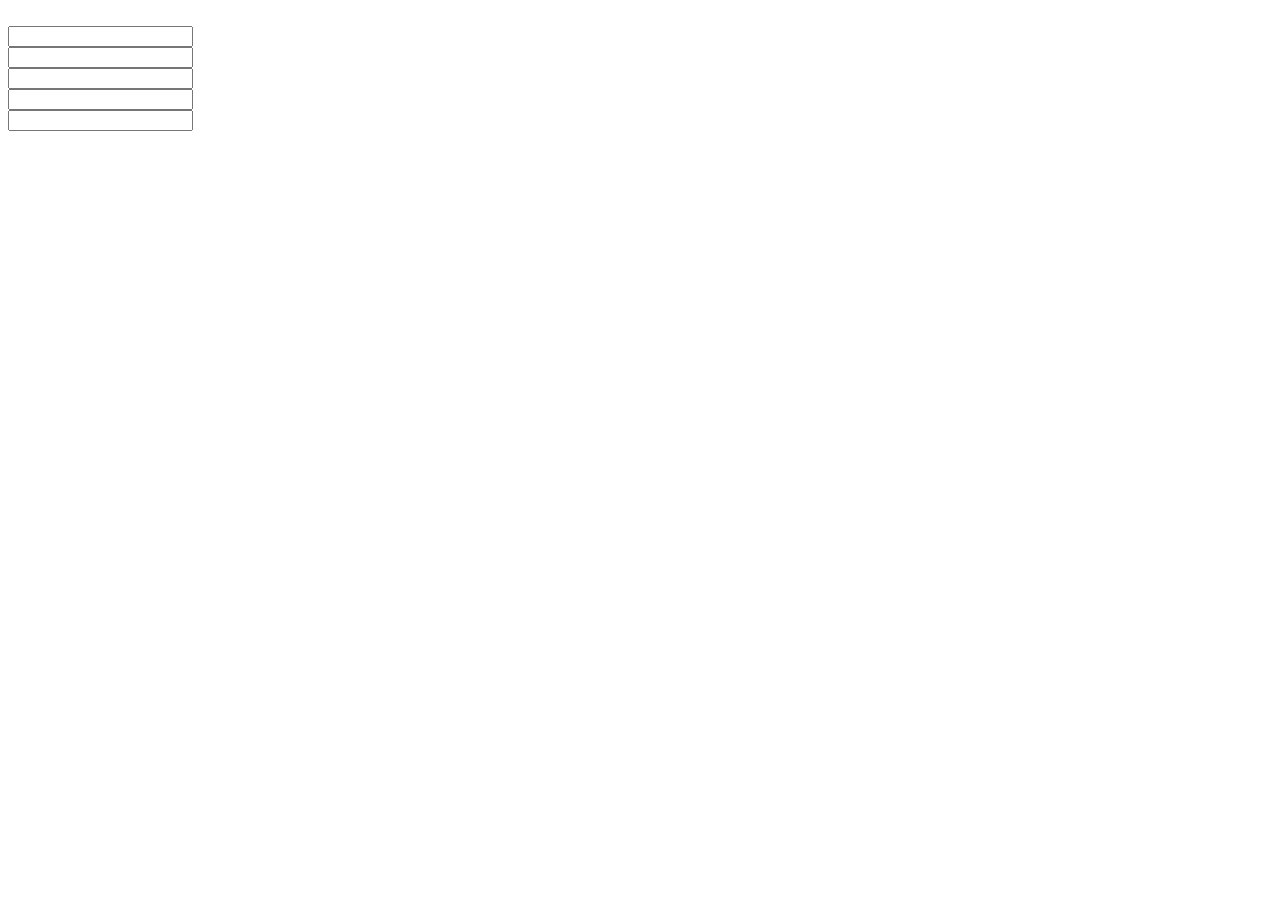
==== index.html @ 71cb814a "basic scaffolding" ====
<!DOCTYPE html>
<html lang="en">
<head>
    <meta charset="UTF-8">
    <meta name="viewport" content="width=device-width, initial-scale=1.0">
    <link rel="stylesheet" href="style.css">
    <title>Fantasy Football</title>
</head>
<body>
    <div id="background">
        <image></image>
    </div>
    <form>
        <div>
            <label for="">
                <span></span>
                <input type="text">
            </label>
        </div>
        <div>
            <label for="">
                <span></span>
                <input type="text">
            </label>
        </div>
        <div>
            <label for="">
                <span></span>
                <input type="text">
            </label>
        </div>
        <div>
            <label for="">
                <span></span>
                <input type="text">
            </label>
        </div>
        <div>
            <label for="">
                <span></span>
                <input type="text">
            </label>
        </div>
    </form>
</body>
</html>
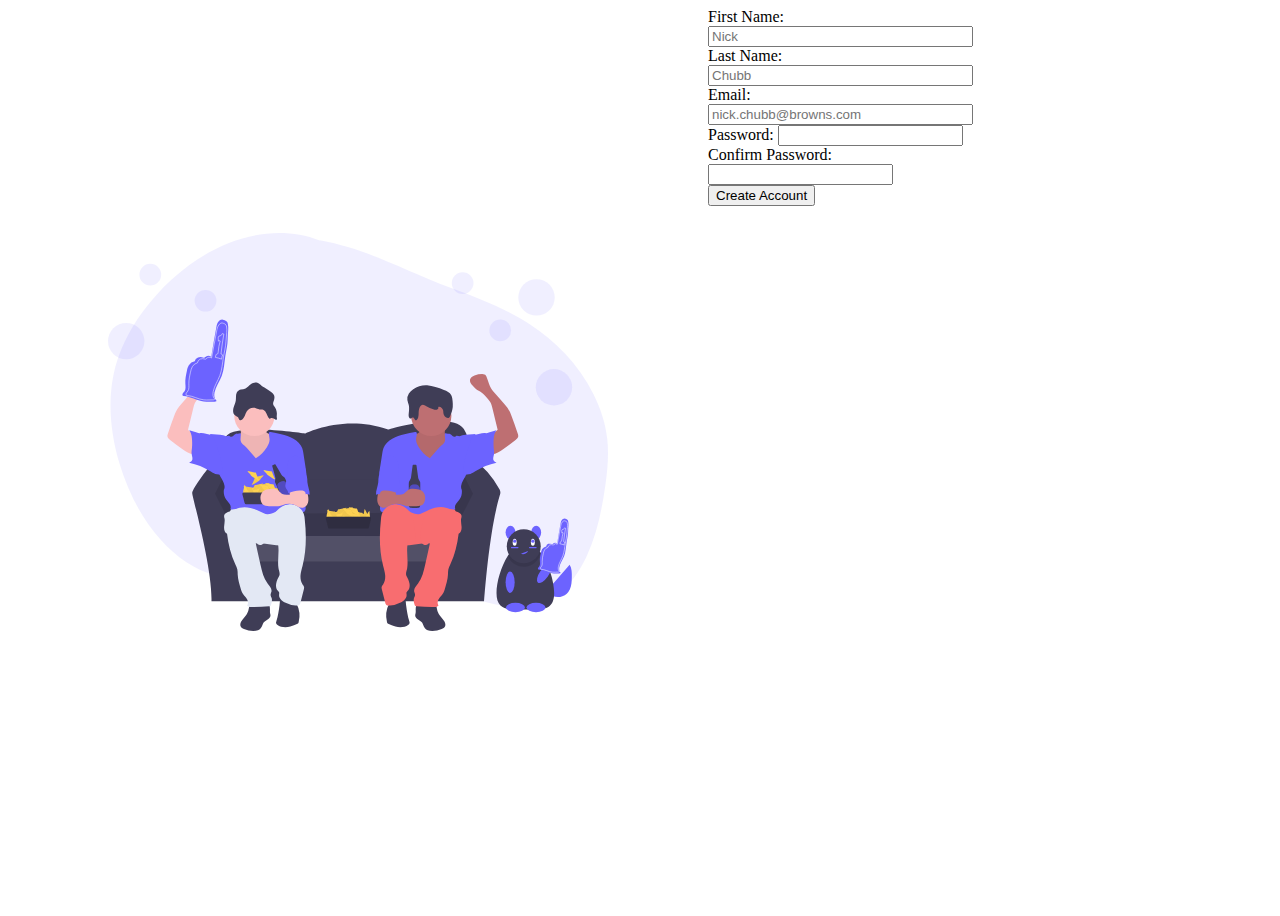
==== commit 7a43bcb1: "layout and basic positioning" ====
--- a/index.html
+++ b/index.html
@@ -7,40 +7,41 @@
     <title>Fantasy Football</title>
 </head>
 <body>
-    <div id="background">
-        <image></image>
+    <div class="container">
+        <svg id="svg-background-1"></svg>
     </div>
     <form>
         <div>
-            <label for="">
-                <span></span>
-                <input type="text">
+            <label for="first_name" data-help="What does your mom call you?">
+                <span>First Name: </span>
+                <input type="text" id="first_name" name="first_name" placeholder="Nick" value="" size="30" maxlength="245" pattern="^[^0-9]+$" required>
             </label>
         </div>
         <div>
-            <label for="">
-                <span></span>
-                <input type="text">
+            <label for="last_name" data-help="What would the back of your jersey read?">
+                <span>Last Name: </span>
+                <input type="text" id="last_name" name="last_name" placeholder="Chubb" value="" size="30" maxlength="245" pattern="^[^0-9]+$" required>
             </label>
         </div>
         <div>
-            <label for="">
-                <span></span>
-                <input type="text">
+            <label for="email" data-help="What's your email? Ex: nick.chubb@browns.com">
+                <span>Email: </span>
+                <input type="email" id="email" name="email" value="" placeholder="nick.chubb@browns.com" size="30" maxlength="100" required>
             </label>
         </div>
         <div>
-            <label for="">
-                <span></span>
-                <input type="text">
+            <label for="password" data-help="Must be at least 6 characters and contain at least 1 uppercase letter, 1 lowercase letter, 1 number, with no spaces">
+                <span>Password: </span>
+                <input type="password" id="password" name="password" value="" pattern="^((?=\S*?[A-Z])(?=\S*?[a-z])(?=\S*?[0-9]).{6,})\S$" required>
             </label>
         </div>
         <div>
-            <label for="">
-                <span></span>
-                <input type="text">
+            <label for="confirm_password">
+                <span>Confirm Password: </span>
+                <input type="password" id="confirm_password" name="confirm_password" value="" pattern="^((?=\S*?[A-Z])(?=\S*?[a-z])(?=\S*?[0-9]).{6,})\S$" required>
             </label>
         </div>
+        <button type="submit" class="button">Create Account</button>
     </form>
 </body>
 </html>--- a/style.css
+++ b/style.css
@@ -0,0 +1,28 @@
+body {
+    display: grid;
+    grid-template-columns: repeat(3, 1fr);
+    grid-template-areas: 
+    "svg" "login" "login";
+
+}
+
+.container {
+    width: 700px;
+    height: 100vh;
+    display: flex;
+    justify-content: center;
+    align-items: center;
+    grid-area: "svg";
+}
+
+#svg-background-1 {
+    width: 500px;
+    height: 50vh;
+    background-image: url(./assets/fans.svg);
+    background-size:contain;
+    background-repeat: no-repeat;
+}
+
+form {
+    grid-area: "login";
+}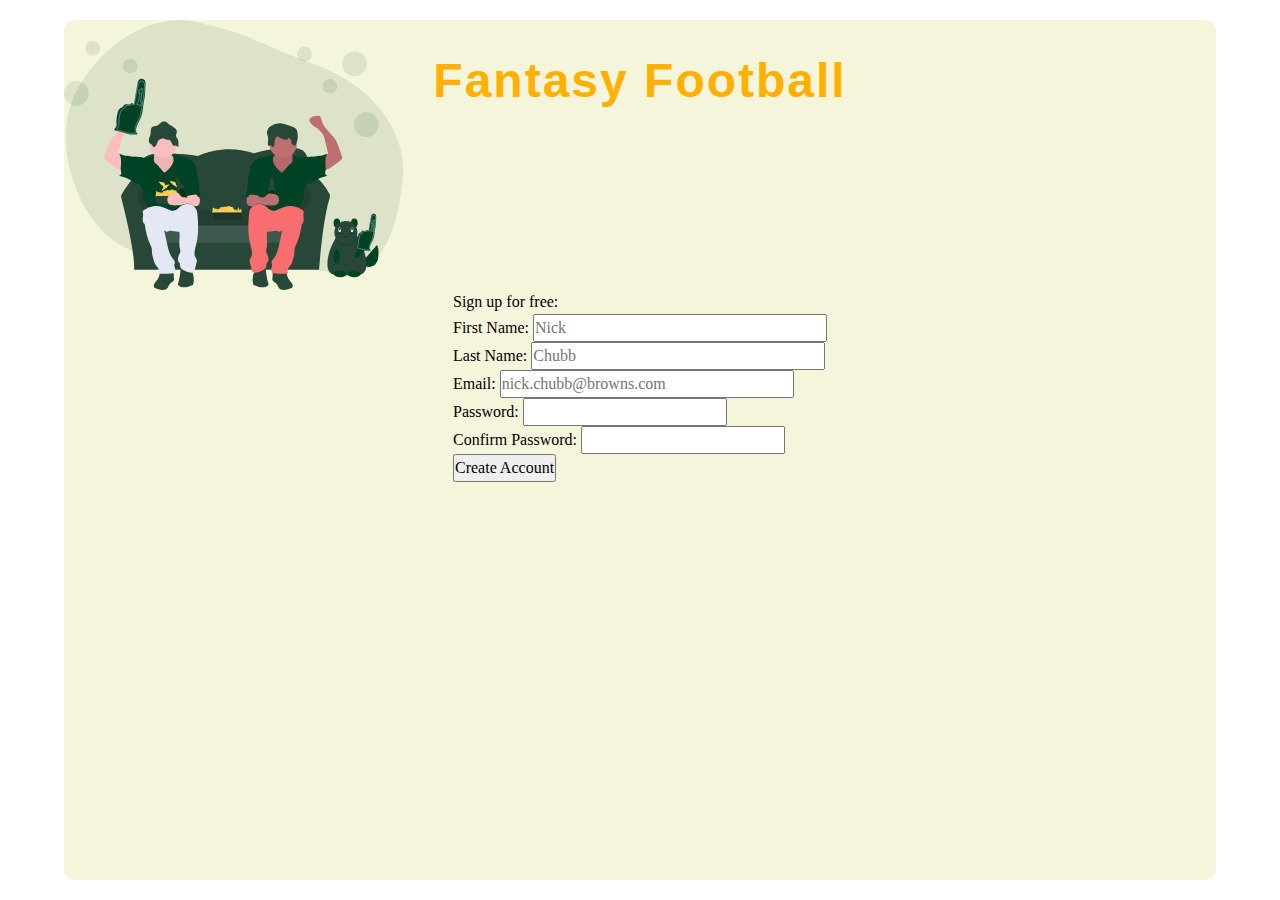
==== commit f6a9c5f0: "minor styling applied" ====
--- a/index.html
+++ b/index.html
@@ -7,41 +7,59 @@
     <title>Fantasy Football</title>
 </head>
 <body>
-    <div class="container">
-        <svg id="svg-background-1"></svg>
+    <div class="all-container">
+        <div class="header-svg-container">
+            <h1>Fantasy Football</h1>
+            <div class="svg-container">
+                <svg id="svg-background-1"></svg>
+            </div>
+        </div>
+
+        <div class="form-container">
+            <form>
+                <div class="h2">
+                    <span>Sign up for free:</span>
+                </div>
+
+                <div>
+                    <label for="first_name" data-help="What does your mom call you?">
+                        <span>First Name: </span>
+                        <input type="text" id="first_name" name="first_name" placeholder="Nick" value="" size="30" maxlength="245" pattern="^[^0-9]+$" required>
+                    </label>
+                </div>
+
+                <div>
+                    <label for="last_name" data-help="What would the back of your jersey read?">
+                        <span>Last Name: </span>
+                        <input type="text" id="last_name" name="last_name" placeholder="Chubb" value="" size="30" maxlength="245" pattern="^[^0-9]+$" required>
+                    </label>
+                </div>
+
+                <div>
+                    <label for="email" data-help="What's your email? Ex: nick.chubb@browns.com">
+                        <span>Email: </span>
+                        <input type="email" id="email" name="email" value="" placeholder="nick.chubb@browns.com" size="30" maxlength="100" required>
+                    </label>
+                </div>
+
+                <div>
+                    <label for="password" data-help="Must be at least 6 characters and contain at least 1 uppercase letter, 1 lowercase letter, 1 number, with no spaces">
+                        <span>Password: </span>
+                        <input type="password" id="password" name="password" value="" pattern="^((?=\S*?[A-Z])(?=\S*?[a-z])(?=\S*?[0-9]).{6,})\S$" required>
+                    </label>
+                </div>
+
+                <div>
+                    <label for="confirm_password">
+                        <span>Confirm Password: </span>
+                        <input type="password" id="confirm_password" name="confirm_password" value="" pattern="^((?=\S*?[A-Z])(?=\S*?[a-z])(?=\S*?[0-9]).{6,})\S$" required>
+                    </label>
+                </div>
+
+                <button type="submit" class="button">Create Account</button>
+
+            </form>
+        </div>
     </div>
-    <form>
-        <div>
-            <label for="first_name" data-help="What does your mom call you?">
-                <span>First Name: </span>
-                <input type="text" id="first_name" name="first_name" placeholder="Nick" value="" size="30" maxlength="245" pattern="^[^0-9]+$" required>
-            </label>
-        </div>
-        <div>
-            <label for="last_name" data-help="What would the back of your jersey read?">
-                <span>Last Name: </span>
-                <input type="text" id="last_name" name="last_name" placeholder="Chubb" value="" size="30" maxlength="245" pattern="^[^0-9]+$" required>
-            </label>
-        </div>
-        <div>
-            <label for="email" data-help="What's your email? Ex: nick.chubb@browns.com">
-                <span>Email: </span>
-                <input type="email" id="email" name="email" value="" placeholder="nick.chubb@browns.com" size="30" maxlength="100" required>
-            </label>
-        </div>
-        <div>
-            <label for="password" data-help="Must be at least 6 characters and contain at least 1 uppercase letter, 1 lowercase letter, 1 number, with no spaces">
-                <span>Password: </span>
-                <input type="password" id="password" name="password" value="" pattern="^((?=\S*?[A-Z])(?=\S*?[a-z])(?=\S*?[0-9]).{6,})\S$" required>
-            </label>
-        </div>
-        <div>
-            <label for="confirm_password">
-                <span>Confirm Password: </span>
-                <input type="password" id="confirm_password" name="confirm_password" value="" pattern="^((?=\S*?[A-Z])(?=\S*?[a-z])(?=\S*?[0-9]).{6,})\S$" required>
-            </label>
-        </div>
-        <button type="submit" class="button">Create Account</button>
-    </form>
 </body>
 </html>--- a/style.css
+++ b/style.css
@@ -1,28 +1,122 @@
-body {
-    display: grid;
-    grid-template-columns: repeat(3, 1fr);
-    grid-template-areas: 
-    "svg" "login" "login";
-
+/* default style fix */
+*, *::before, *::after {
+    box-sizing: border-box;
+}
+* {
+    margin: 0;
+    padding: 0;
+    font: inherit;
 }
 
-.container {
-    width: 700px;
-    height: 100vh;
+html {
+    color-scheme: light;
+}
+
+img, picture, svg, video {
+    display: block;
+    max-width: 100%;
+}
+
+/* Remove default margin */
+body,
+h1,
+h2,
+h3,
+h4,
+p,
+figure,
+blockquote,
+dl,
+dd {
+  margin: 0;
+}
+
+/* Remove list styles on ul, ol elements with a list role, which suggests default styling will be removed */
+ul[role="list"],
+ol[role="list"] {
+  list-style: none;
+}
+
+/* Set core body defaults */
+body {
+    min-height: 100vh;
+    text-rendering: optimizeSpeed;
+    line-height: 1.5;
+  }
+
+/* Set core root defaults */
+html:focus-within {
+    scroll-behavior: smooth;
+  }
+
+  /* Inherit fonts for inputs and buttons */
+input,
+button,
+textarea,
+select {
+  font: inherit;
+}
+
+/* end of default styles */
+
+body {
+    display: flex;
+    justify-content: center;
+    padding: 20px;
+}
+
+.all-container {
+    display: flex;
+    flex-direction: column;
+    justify-content: flex-start;
+    align-items: center;
+    background-color: #F5F5DC;
+    border-radius: 10px;
+}
+
+.header-svg-container {
+    display: flex;
+    flex-direction: column;
+    justify-content: center;
+    align-items: center;
+}
+
+h1 {
+    font-family: Verdana, Geneva, Tahoma, sans-serif;
+    font-size: 3rem;
+    font-weight: 700;
+    color: #FFB000;
+    letter-spacing: 2px;
+    text-align: center;
+    position: absolute;
+    z-index: 1;
+    top: 5%;
+}
+
+.svg-container {
+    width: 90vw;
+    height: 30vh;
     display: flex;
     justify-content: center;
     align-items: center;
-    grid-area: "svg";
 }
 
 #svg-background-1 {
-    width: 500px;
-    height: 50vh;
     background-image: url(./assets/fans.svg);
-    background-size:contain;
+    background-size: contain;
     background-repeat: no-repeat;
+    width: 100%;
+    height: 100%;
 }
 
-form {
+.form-container {
     grid-area: "login";
+    display: flex;
+    flex-direction: column;
+    justify-content: center;
+    align-items: flex-start;
+}
+
+.form-container > div {
+    width: 100%;
 }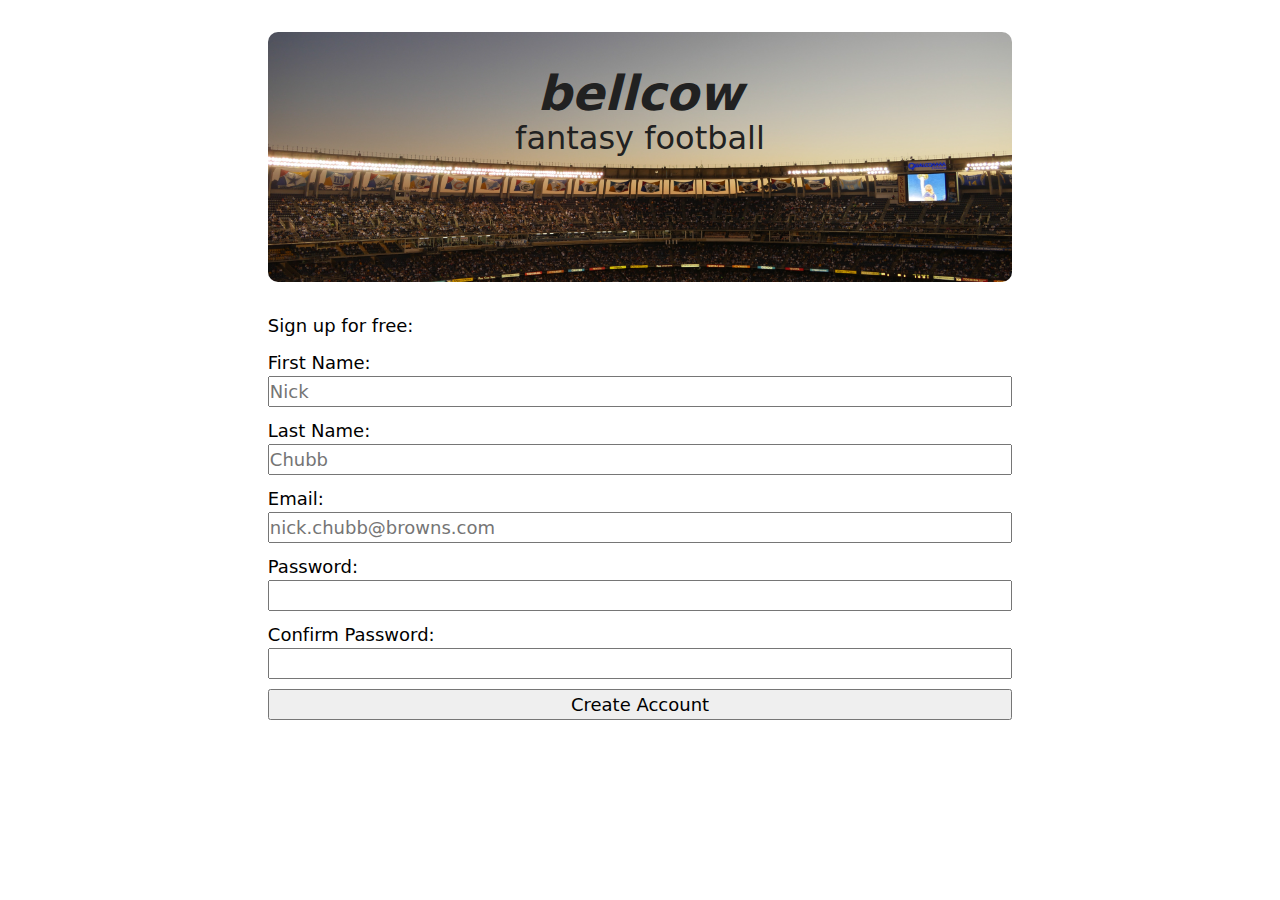
==== commit 684d4575: "better styling applied. mobile first. still need to do desktop plus form styling" ====
--- a/index.html
+++ b/index.html
@@ -8,10 +8,13 @@
 </head>
 <body>
     <div class="all-container">
-        <div class="header-svg-container">
-            <h1>Fantasy Football</h1>
-            <div class="svg-container">
-                <svg id="svg-background-1"></svg>
+        <div class="top-contianer">
+            <div class="hero-container">
+                <img src="./assets/patrick-ogilvie-GB9XKDZWwp0-unsplash.jpg" class="hero">
+                <div class="text-overlay">
+                    <h1>bellcow</h1>
+                    <p>fantasy football</p>
+                </div>
             </div>
         </div>
 
--- a/style.css
+++ b/style.css
@@ -9,7 +9,7 @@
 }
 
 html {
-    color-scheme: light;
+    color-scheme: light dark;
 }
 
 img, picture, svg, video {
@@ -59,64 +59,77 @@
 
 /* end of default styles */
 
+/* basic reponsiveness */
+
 body {
-    display: flex;
-    justify-content: center;
-    padding: 20px;
+    font-family: system-ui, -apple-system, BlinkMacSystemFont, 'Segoe UI', Roboto, Oxygen, Ubuntu, Cantarell, 'Open Sans', 'Helvetica Neue', sans-serif;
+    font-size: 1.125rem;
+    line-height: 1.5;
 }
+
+.all-container {
+    width: min(65ch, 100% - 4rem);
+    margin-inline: auto;
+}
+
+/* end basic reponsiveness */
 
 .all-container {
     display: flex;
     flex-direction: column;
-    justify-content: flex-start;
+    justify-content: center;
     align-items: center;
-    background-color: #F5F5DC;
+    gap: 30px;
+}
+
+.hero-container {
+    height: 250px;
+    overflow: hidden;
+    display: flex;
+    justify-content: center;
+    align-items: center;
+    position: relative;
+    margin-top: 2rem;
     border-radius: 10px;
 }
 
-.header-svg-container {
-    display: flex;
-    flex-direction: column;
-    justify-content: center;
-    align-items: center;
+.hero {
+    display: block;
+    margin: 0 auto;
 }
 
-h1 {
-    font-family: Verdana, Geneva, Tahoma, sans-serif;
+.text-overlay {
+    position: absolute;
+    top: 30%;
+    left: 50%;
+    transform: translate(-50%, -50%);
+    width: 100%;
+    height: 100px;
+    text-align: center;
+    color: #212121;
+}
+
+.text-overlay h1 {
     font-size: 3rem;
     font-weight: 700;
-    color: #FFB000;
-    letter-spacing: 2px;
-    text-align: center;
-    position: absolute;
-    z-index: 1;
-    top: 5%;
+    font-style: italic;
 }
 
-.svg-container {
-    width: 90vw;
-    height: 30vh;
-    display: flex;
-    justify-content: center;
-    align-items: center;
-}
-
-#svg-background-1 {
-    background-image: url(./assets/fans.svg);
-    background-size: contain;
-    background-repeat: no-repeat;
-    width: 100%;
-    height: 100%;
+.text-overlay p {
+    font-size: 2rem;
+    margin-top: -15px;
 }
 
 .form-container {
-    grid-area: "login";
+    width: 100%;
+}
+
+form {
     display: flex;
     flex-direction: column;
-    justify-content: center;
-    align-items: flex-start;
+    gap: 10px;
 }
 
-.form-container > div {
+.form-container input {
     width: 100%;
 }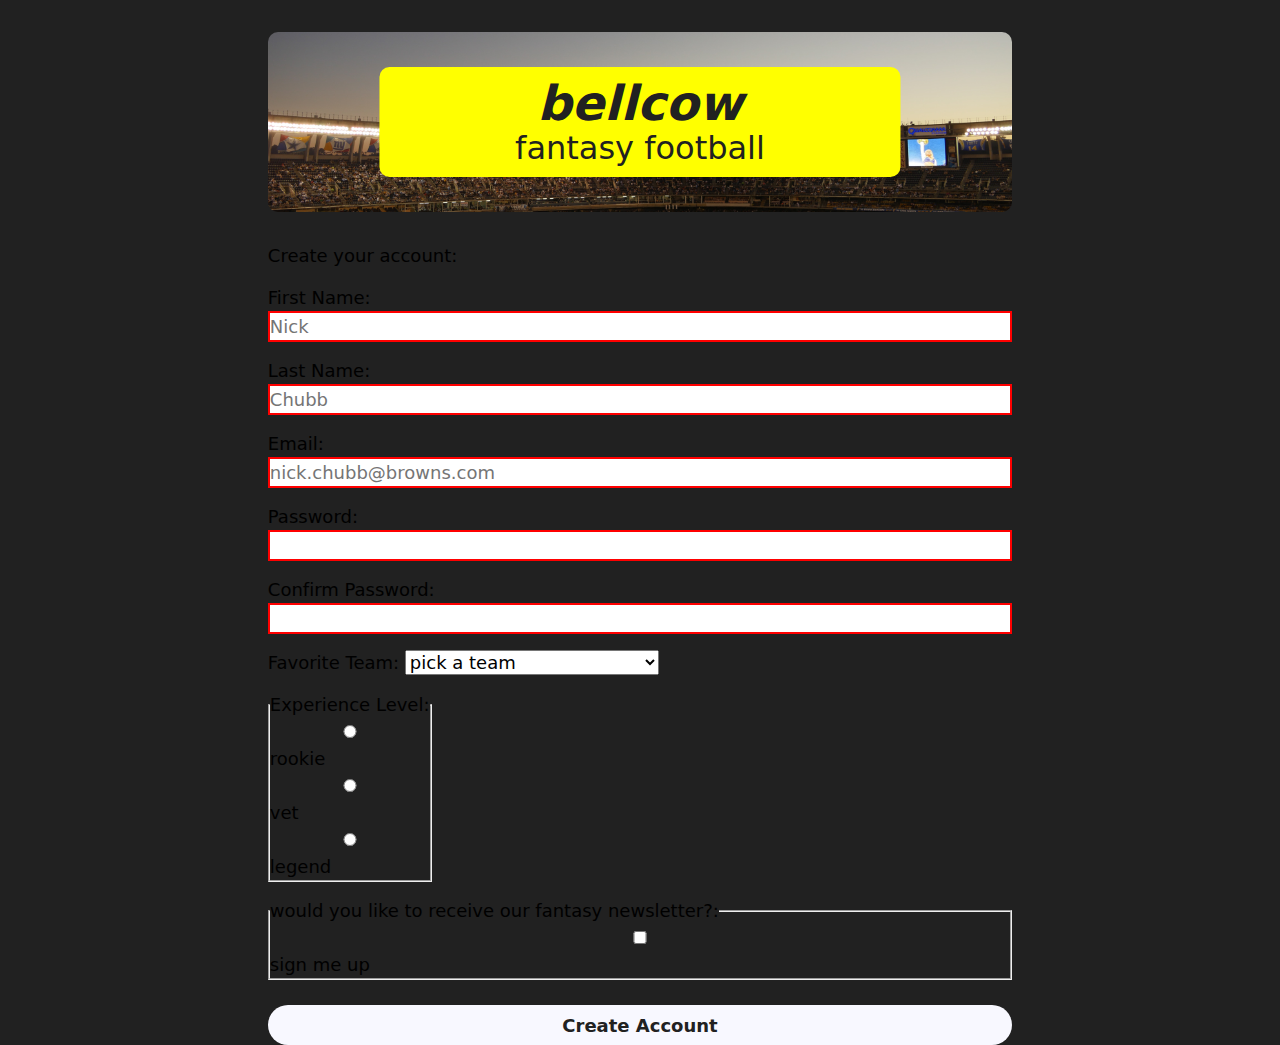
==== commit cb0d88e8: "add more elements for practice" ====
--- a/index.html
+++ b/index.html
@@ -21,7 +21,7 @@
         <div class="form-container">
             <form>
                 <div class="h2">
-                    <span>Sign up for free:</span>
+                    <span>Create your account:</span>
                 </div>
 
                 <div>
@@ -59,7 +59,76 @@
                     </label>
                 </div>
 
-                <button type="submit" class="button">Create Account</button>
+                <div>
+                    <label for="fav-team">Favorite Team:</label>
+                    <select id="fav-team" name="fav-team">
+                        <option value="">pick a team</option>
+                        <option value="cardinals">Arizona Cardinals</option>
+                        <option value="falcons">Atlanta Falcons</option>
+                        <option value="panthers">Carolina Panthers</option>
+                        <option value="bears">Chicago Bears</option>
+                        <option value="cowboys">Dallas Cowboys</option>
+                        <option value="lions">Detroit Lions</option>
+                        <option value="packers">Green Bay Packers</option>
+                        <option value="rams">Los Angeles Rams</option>
+                        <option value="vikings">Minnesota Vikings</option>
+                        <option value="saints">New Orleans Saints</option>
+                        <option value="giants">New York Giants</option>
+                        <option value="eagles">Philadelphia Eagles</option>
+                        <option value="49ers">San Francisco 49ers</option>
+                        <option value="seahawks">Seattle Seahawks</option>
+                        <option value="buccaneers">Tampa Bay Buccaneers</option>
+                        <option value="commanders">Washington Commanders</option>
+                        <option value="ravens">Baltimore Ravens</option>
+                        <option value="bills">Buffalo Bills</option>
+                        <option value="bengals">Cincinnati Bengals</option>
+                        <option value="browns">Cleveland Browns</option>
+                        <option value="broncos">Denver Broncos</option>
+                        <option value="texans">Houston Texans</option>
+                        <option value="colts">Indianapolis Colts</option>
+                        <option value="jaguars">Jacksonville Jaguars</option>
+                        <option value="chiefs">Kansas City Chiefs</option>
+                        <option value="raiders">Las Vegas Raiders</option>
+                        <option value="chargers">Los Angeles Chargers</option>
+                        <option value="dolphins">Miami Dolphins</option>
+                        <option value="patriots">New England Patriots</option>
+                        <option value="jets">New York Jets</option>
+                        <option value="steelers">Pittsburgh Steelers</option>
+                        <option value="titans">Tennessee Titans</option>
+                    </select>
+                </div>
+
+                <div class="radio">
+                    <fieldset>
+                        <legend>Experience Level:</legend>
+                        <div>
+                            <input type="radio" name="experience" value="1" id="rookie">
+                            <label for="rookie">rookie</label>
+                        </div>
+                        <div>
+                            <input type="radio" name="experience" value="2" id="vet">
+                            <label for="vet">vet</label>
+                        </div>
+                        <div>
+                            <input type="radio" name="experience" value="3" id="legend">
+                            <label for="legend">legend</label>
+                        </div>
+                    </fieldset>
+                </div>
+
+                <div class="checkbox">
+                    <fieldset>
+                        <legend>would you like to receive our fantasy newsletter?:</legend>
+                        <div>
+                            <input type="checkbox" name="yes" value="yes" id="yes">
+                            <label for="yes">sign me up</label>
+                        </div>
+                    </fieldset>
+                </div>
+
+
+
+                <button class="btn" type="submit" class="button">Create Account</button>
 
             </form>
         </div>
--- a/style.css
+++ b/style.css
@@ -65,6 +65,7 @@
     font-family: system-ui, -apple-system, BlinkMacSystemFont, 'Segoe UI', Roboto, Oxygen, Ubuntu, Cantarell, 'Open Sans', 'Helvetica Neue', sans-serif;
     font-size: 1.125rem;
     line-height: 1.5;
+    background-color: #212121
 }
 
 .all-container {
@@ -83,7 +84,7 @@
 }
 
 .hero-container {
-    height: 250px;
+    height: 180px;
     overflow: hidden;
     display: flex;
     justify-content: center;
@@ -100,13 +101,15 @@
 
 .text-overlay {
     position: absolute;
-    top: 30%;
+    top: 50%;
     left: 50%;
     transform: translate(-50%, -50%);
-    width: 100%;
-    height: 100px;
+    width: 70%;
+    height: 110px;
     text-align: center;
     color: #212121;
+    background-color: yellow;
+    border-radius: 10px;
 }
 
 .text-overlay h1 {
@@ -127,9 +130,41 @@
 form {
     display: flex;
     flex-direction: column;
-    gap: 10px;
+    gap: 15px;
 }
 
 .form-container input {
     width: 100%;
+    border: 2px solid;
+}
+
+.form-container input:valid {
+    border-color: green;
+}
+
+.form-container input:invalid {
+    border-color: red;
+}
+
+.btn {
+    background-color: ghostwhite;
+    border-radius: 20px;
+    color: #212121;
+    font-weight: 700;
+    margin-top: 10px;
+    border: none;
+    height: 40px;
+}
+
+.btn:hover {
+    background-color: yellow;
+    color: #212121;
+}
+
+.btn:focus {
+    outline: 2px yellow;
+}
+
+.radio {
+    display: flex;
 }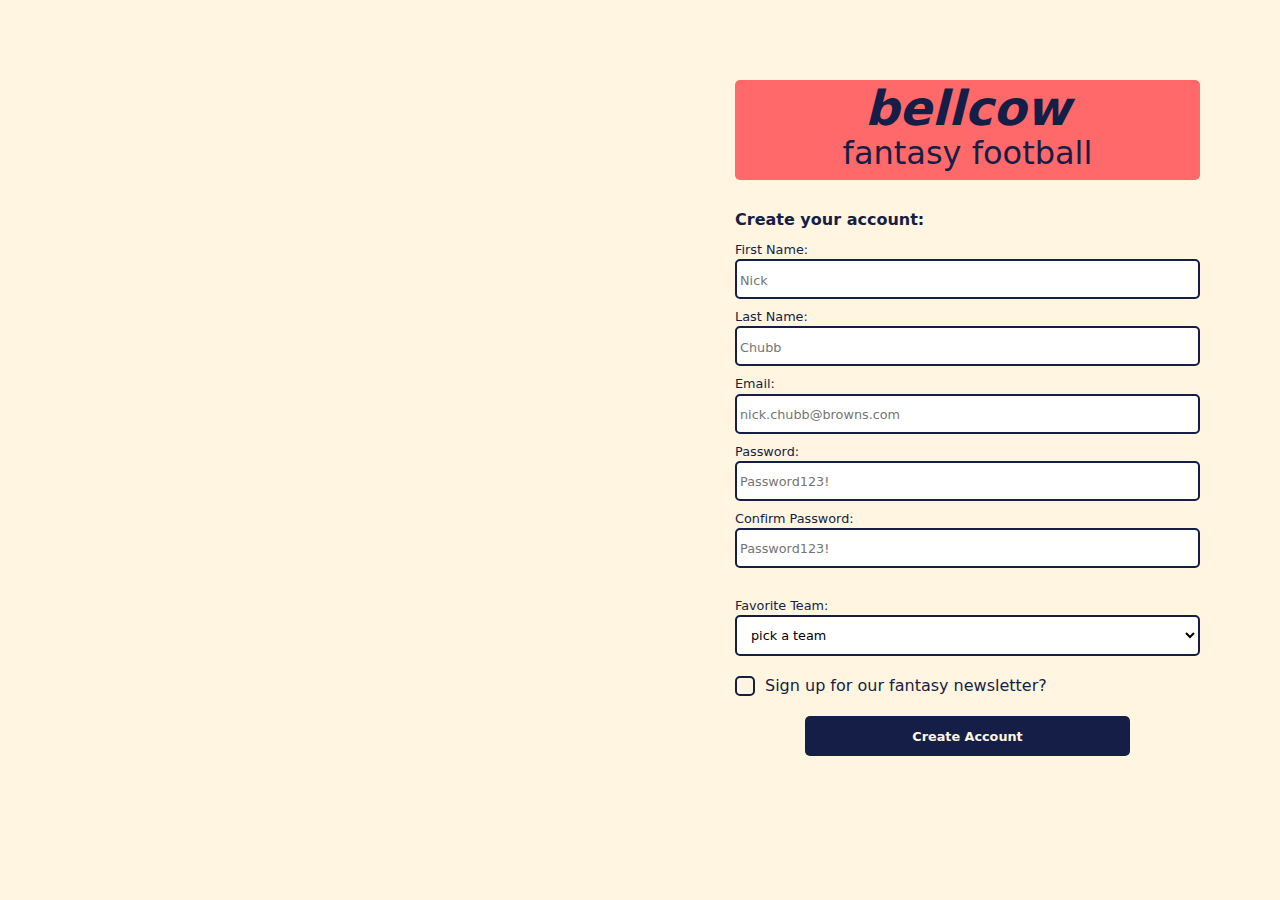
==== commit 140d9b75: "massive change in styling, almost done with mobile look" ====
--- a/index.html
+++ b/index.html
@@ -8,18 +8,15 @@
 </head>
 <body>
     <div class="all-container">
-        <div class="top-contianer">
-            <div class="hero-container">
-                <img src="./assets/patrick-ogilvie-GB9XKDZWwp0-unsplash.jpg" class="hero">
+        <div class="background-img">
+        </div>
+
+        <div class="form-container">
+            <form>
                 <div class="text-overlay">
                     <h1>bellcow</h1>
                     <p>fantasy football</p>
                 </div>
-            </div>
-        </div>
-
-        <div class="form-container">
-            <form>
                 <div class="h2">
                     <span>Create your account:</span>
                 </div>
@@ -39,27 +36,28 @@
                 </div>
 
                 <div>
-                    <label for="email" data-help="What's your email? Ex: nick.chubb@browns.com">
+                    <label for="email">
                         <span>Email: </span>
                         <input type="email" id="email" name="email" value="" placeholder="nick.chubb@browns.com" size="30" maxlength="100" required>
                     </label>
+                    <span data-help="What's your email?"></span>
                 </div>
 
                 <div>
-                    <label for="password" data-help="Must be at least 6 characters and contain at least 1 uppercase letter, 1 lowercase letter, 1 number, with no spaces">
+                    <label for="password" data-help=">6 char w/ min 1 upper, 1 lower, & 1 number. no spaces!">
                         <span>Password: </span>
-                        <input type="password" id="password" name="password" value="" pattern="^((?=\S*?[A-Z])(?=\S*?[a-z])(?=\S*?[0-9]).{6,})\S$" required>
+                        <input type="password" id="password" name="password" value="" pattern="^((?=\S*?[A-Z])(?=\S*?[a-z])(?=\S*?[0-9]).{6,})\S$" placeholder="Password123!" required>
                     </label>
                 </div>
 
                 <div>
                     <label for="confirm_password">
                         <span>Confirm Password: </span>
-                        <input type="password" id="confirm_password" name="confirm_password" value="" pattern="^((?=\S*?[A-Z])(?=\S*?[a-z])(?=\S*?[0-9]).{6,})\S$" required>
+                        <input type="password" id="confirm_password" name="confirm_password" value="" pattern="^((?=\S*?[A-Z])(?=\S*?[a-z])(?=\S*?[0-9]).{6,})\S$" placeholder="Password123!" required>
                     </label>
                 </div>
 
-                <div>
+                <div class="fav-team">
                     <label for="fav-team">Favorite Team:</label>
                     <select id="fav-team" name="fav-team">
                         <option value="">pick a team</option>
@@ -98,35 +96,10 @@
                     </select>
                 </div>
 
-                <div class="radio">
-                    <fieldset>
-                        <legend>Experience Level:</legend>
-                        <div>
-                            <input type="radio" name="experience" value="1" id="rookie">
-                            <label for="rookie">rookie</label>
-                        </div>
-                        <div>
-                            <input type="radio" name="experience" value="2" id="vet">
-                            <label for="vet">vet</label>
-                        </div>
-                        <div>
-                            <input type="radio" name="experience" value="3" id="legend">
-                            <label for="legend">legend</label>
-                        </div>
-                    </fieldset>
+                <div class="checkbox">
+                        <input type="checkbox" name="yes" value="yes" id="yes">
+                        <label for="yes">Sign up for our fantasy newsletter?</label>
                 </div>
-
-                <div class="checkbox">
-                    <fieldset>
-                        <legend>would you like to receive our fantasy newsletter?:</legend>
-                        <div>
-                            <input type="checkbox" name="yes" value="yes" id="yes">
-                            <label for="yes">sign me up</label>
-                        </div>
-                    </fieldset>
-                </div>
-
-
 
                 <button class="btn" type="submit" class="button">Create Account</button>
 
--- a/style.css
+++ b/style.css
@@ -9,7 +9,7 @@
 }
 
 html {
-    color-scheme: light dark;
+    color-scheme: light;
 }
 
 img, picture, svg, video {
@@ -65,7 +65,7 @@
     font-family: system-ui, -apple-system, BlinkMacSystemFont, 'Segoe UI', Roboto, Oxygen, Ubuntu, Cantarell, 'Open Sans', 'Helvetica Neue', sans-serif;
     font-size: 1.125rem;
     line-height: 1.5;
-    background-color: #212121
+    background-color: #FFF5E0;
 }
 
 .all-container {
@@ -83,39 +83,20 @@
     gap: 30px;
 }
 
-.hero-container {
-    height: 180px;
-    overflow: hidden;
-    display: flex;
-    justify-content: center;
-    align-items: center;
-    position: relative;
-    margin-top: 2rem;
-    border-radius: 10px;
-}
-
-.hero {
-    display: block;
-    margin: 0 auto;
-}
-
 .text-overlay {
-    position: absolute;
-    top: 50%;
-    left: 50%;
-    transform: translate(-50%, -50%);
-    width: 70%;
-    height: 110px;
+    width: 100%;
+    height: 100px;
     text-align: center;
-    color: #212121;
-    background-color: yellow;
-    border-radius: 10px;
+    color: #141E46;
+    background-color: #FF6969;
+    border-radius: 5px;
 }
 
 .text-overlay h1 {
     font-size: 3rem;
     font-weight: 700;
     font-style: italic;
+    margin-top: -8px
 }
 
 .text-overlay p {
@@ -123,6 +104,13 @@
     margin-top: -15px;
 }
 
+.h2 {
+    font-weight: 700;
+    margin-top: 20px;
+    color: #141E46;
+    font-size: 1rem;
+}
+
 .form-container {
     width: 100%;
 }
@@ -130,12 +118,25 @@
 form {
     display: flex;
     flex-direction: column;
-    gap: 15px;
+    gap: 8px;
+    margin: 80px;
+    font-size: 0.8rem;
+    color: #141E46;
+}
+
+form label {
+    font-weight: 300;
 }
 
 .form-container input {
     width: 100%;
     border: 2px solid;
+    border-radius: 5px;
+    height: 40px;
+    border-color: #141E46;
+    font-size: 1rem;
+    font-weight: 300;
+    padding-left: 3px;
 }
 
 .form-container input:valid {
@@ -143,28 +144,163 @@
 }
 
 .form-container input:invalid {
-    border-color: red;
+    border-color: #C70039;
+}
+
+/* @keyframes silo-help {
+    0% {
+        opacity: 0;
+    }
+    4% {
+        opacity: 0;
+    }
+    5% {
+        opacity: 1;
+    }
+    100% {
+        opacity: 1;
+    }
+} */
+
+/* .form-container input:invalid + span:after {
+    content: " (" attr(data-help) ")";
+    font-weight: 300;
+    font-size: 0.8rem;
+    animation: silo-help 100s;
+}
+
+.form-container label:after + input:focus:invalid {
+    content: " (" attr(data-help) ")";
+    animation: silo-help 100s;
+} */
+
+.form-container input::-moz-placeholder {
+    font-weight: 300;
+    font-size: 0.8rem;
+}
+
+.form-container input::-webkit-input-placeholder {
+    font-weight: 300;
+    font-size: 0.8rem;
+}
+
+.form-container input::-ms-input-placeholder {
+    font-weight: 300;
+    font-size: 0.8rem;
+}
+
+.form-container input::placeholder {
+    font-weight: 300;
+    font-size: 0.8rem;
+}
+
+.form-container input:focus {
+    border: 1px solid #141E46;
+}
+
+.form-container input:placeholder-shown {
+    border-color: #141E46;
+}
+
+
+.fav-team {
+    margin-top: 20px;
+}
+
+#fav-team {
+    padding: 10px;
+    width: 100%;
+    border: 2px solid #141E46;
+    border-radius: 5px;
+    font-size: 0.8rem;
+    background-color: white;
+}
+
+#fav-item option {
+    background-color: #141E46;
+    color: white;
+}
+
+.checkbox {
+    margin-top: 10px;
+    font-size: 1rem;
+}
+
+input[type="checkbox"] {
+    display: none;
+}
+
+input[type="checkbox"] + label {
+    display: inline-block;
+    position: relative;
+    cursor: pointer;
+    padding-left: 30px;
+}
+
+input[type="checkbox"] + label:before {
+    content: "";
+    display: inline-block;
+    width: 20px;
+    height: 20px;
+    border: 2px solid #141E46;
+    border-radius: 5px;
+    margin-right: 10px;
+    position: absolute;
+    left: 0;
+    top: 2px;
+}
+
+input[type="checkbox"]:checked + label:before {
+    content: "✓";
+    line-height: 20px;
+    font-size: 1.25rem;
+    text-align: center;
+    background-color: #FF6969;
 }
 
 .btn {
-    background-color: ghostwhite;
-    border-radius: 20px;
-    color: #212121;
+    background-color: #141E46;
+    border-radius: 5px;
+    color: #FFF5E0;
     font-weight: 700;
     margin-top: 10px;
     border: none;
     height: 40px;
+    width: 70%;
+    justify-self: center;
+    align-self: center;
 }
 
 .btn:hover {
-    background-color: yellow;
-    color: #212121;
+    background-color: #FF6969;
+    color: #FFF5E0;
 }
 
 .btn:focus {
-    outline: 2px yellow;
-}
-
-.radio {
-    display: flex;
+    outline: 2px #FF6969;
+}
+
+
+
+@media (min-width: 750px) {
+    .all-container {
+        display: flex;
+        flex-direction: row;
+        width: 100vw;
+        justify-content: flex-end;
+    }
+
+    form {
+        flex: none;
+    }
+
+    .background-img {
+        background-image: url('./assets/patrick-ogilvie-GB9XKDZWwp0-unsplash.jpg');
+        background-size: cover;
+        background-position: center;
+        background-repeat: no-repeat;
+        width: 100%;
+        height: 100%;
+    }
+
 }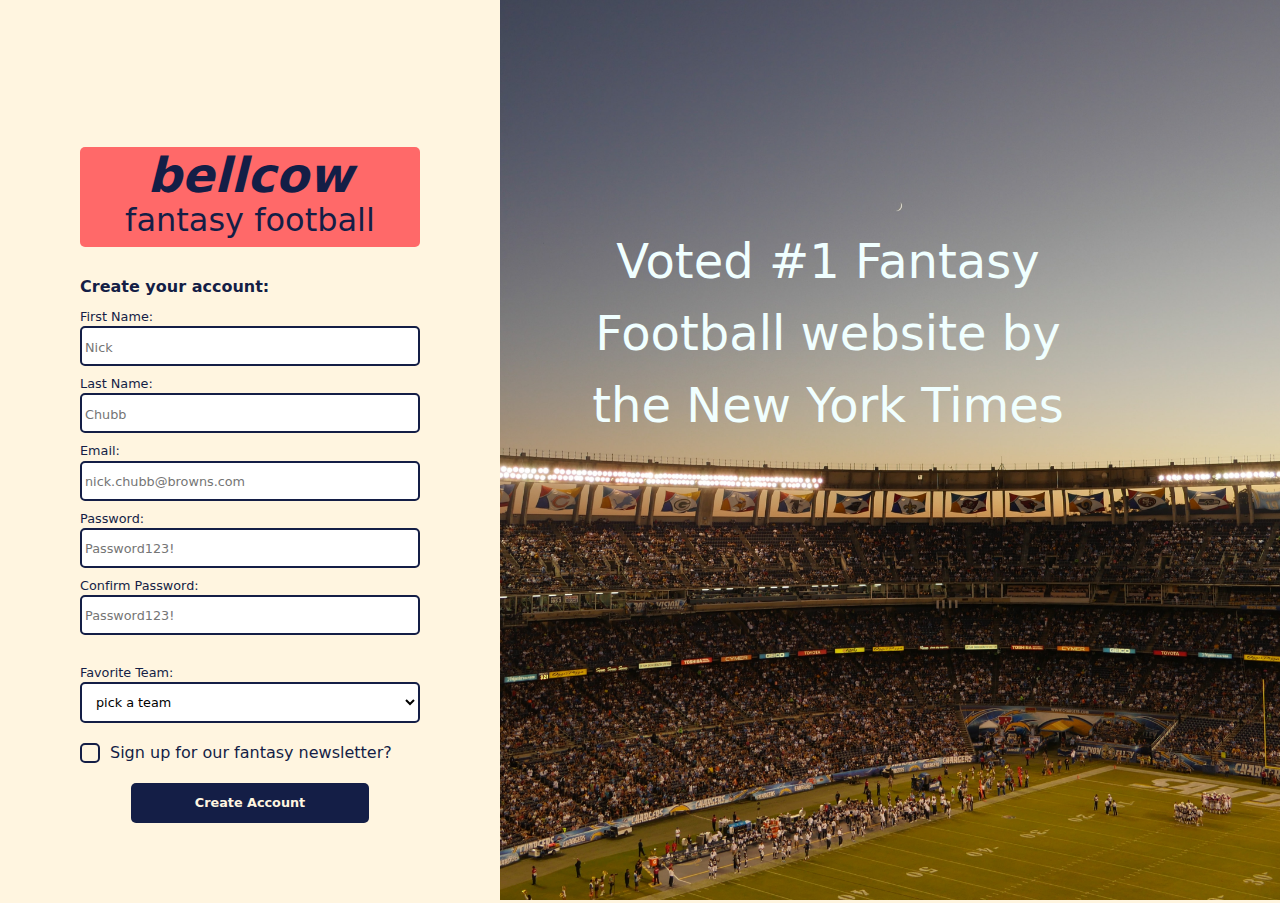
==== commit 816febbd: "done minus style choices on hero text" ====
--- a/index.html
+++ b/index.html
@@ -9,9 +9,10 @@
 <body>
     <div class="all-container">
         <div class="background-img">
+            <span class="hero-text">Voted #1 Fantasy Football website by the New York Times</span>
         </div>
 
-        <div class="form-container">
+        <div class="form-container" id="form-container">
             <form>
                 <div class="text-overlay">
                     <h1>bellcow</h1>
--- a/style.css
+++ b/style.css
@@ -69,7 +69,7 @@
 }
 
 .all-container {
-    width: min(65ch, 100% - 4rem);
+    width: 500px;
     margin-inline: auto;
 }
 
@@ -81,6 +81,10 @@
     justify-content: center;
     align-items: center;
     gap: 30px;
+}
+
+.form-container {
+    margin-top: 70px;
 }
 
 .text-overlay {
@@ -280,27 +284,49 @@
     outline: 2px #FF6969;
 }
 
-
-
-@media (min-width: 750px) {
+.hero-text {
+    display: none;
+}
+
+@media (min-width: 821px) {
     .all-container {
         display: flex;
         flex-direction: row;
         width: 100vw;
-        justify-content: flex-end;
-    }
-
-    form {
-        flex: none;
-    }
+        height: 100vh;
+        gap: 0px;
+        justify-content: space-between;
+        margin-inline: 0px;
+    }
+
+    #form-container {
+        flex: 1;
+        order: 1;
+    }
+    
 
     .background-img {
         background-image: url('./assets/patrick-ogilvie-GB9XKDZWwp0-unsplash.jpg');
         background-size: cover;
         background-position: center;
         background-repeat: no-repeat;
-        width: 100%;
+        width: calc(100% - 500px);
         height: 100%;
+        order: 2;
+        position: relative;
+    }
+
+    .hero-text {
+        display: block;
+        position: absolute;
+        top: 25%;
+        left: 10%;
+        transform: translateY(-25%, -25%);
+        text-align: center;
+        color: azure;
+        /* background-color: rgb(20, 30, 70, .5); */
+        font-size: 3rem;
+        width: 500px;
     }
 
 }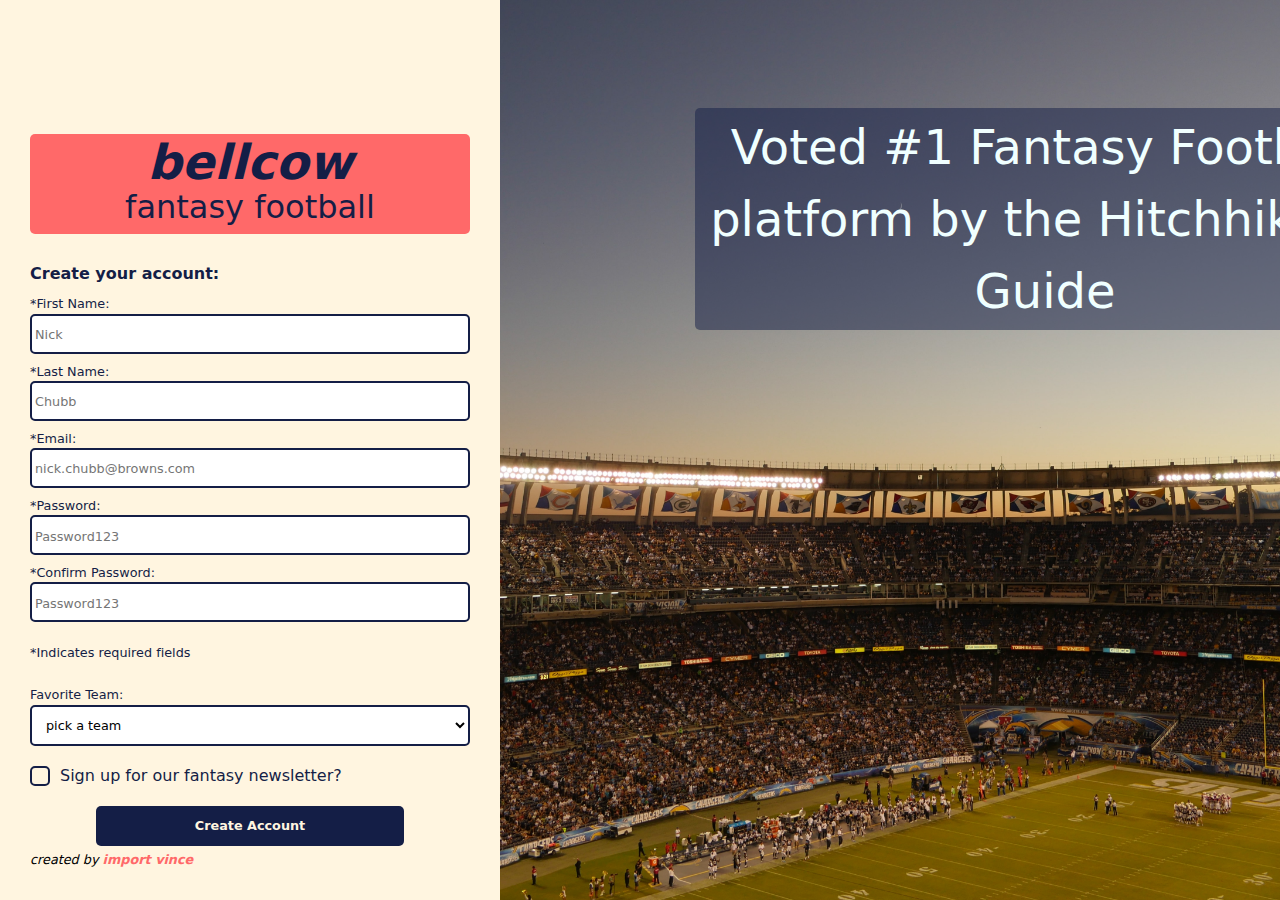
==== commit 8439fefd: "finish project" ====
--- a/index.html
+++ b/index.html
@@ -4,12 +4,13 @@
     <meta charset="UTF-8">
     <meta name="viewport" content="width=device-width, initial-scale=1.0">
     <link rel="stylesheet" href="style.css">
+    <script src="index.js" defer></script>
     <title>Fantasy Football</title>
 </head>
 <body>
     <div class="all-container">
         <div class="background-img">
-            <span class="hero-text">Voted #1 Fantasy Football website by the New York Times</span>
+            <span class="hero-text">Voted #1 Fantasy Football platform by the Hitchhiker's Guide</span>
         </div>
 
         <div class="form-container" id="form-container">
@@ -24,38 +25,44 @@
 
                 <div>
                     <label for="first_name" data-help="What does your mom call you?">
-                        <span>First Name: </span>
+                        <span>*First Name: </span>
                         <input type="text" id="first_name" name="first_name" placeholder="Nick" value="" size="30" maxlength="245" pattern="^[^0-9]+$" required>
                     </label>
                 </div>
 
                 <div>
                     <label for="last_name" data-help="What would the back of your jersey read?">
-                        <span>Last Name: </span>
+                        <span>*Last Name: </span>
                         <input type="text" id="last_name" name="last_name" placeholder="Chubb" value="" size="30" maxlength="245" pattern="^[^0-9]+$" required>
                     </label>
                 </div>
 
                 <div>
                     <label for="email">
-                        <span>Email: </span>
-                        <input type="email" id="email" name="email" value="" placeholder="nick.chubb@browns.com" size="30" maxlength="100" required>
+                        <span>*Email: </span>
+                        <input type="email" id="email" name="email" value="" placeholder="nick.chubb@browns.com" size="30" maxlength="100" pattern="^((?!\.)[\w\-_.]*[^.])(@\w+)(\.\w+(\.\w+)?[^.\W])$" required>
                     </label>
                     <span data-help="What's your email?"></span>
                 </div>
 
                 <div>
                     <label for="password" data-help=">6 char w/ min 1 upper, 1 lower, & 1 number. no spaces!">
-                        <span>Password: </span>
-                        <input type="password" id="password" name="password" value="" pattern="^((?=\S*?[A-Z])(?=\S*?[a-z])(?=\S*?[0-9]).{6,})\S$" placeholder="Password123!" required>
+                        <span>*Password: </span>
+                        <input type="password" id="password" name="password" value="" pattern="^((?=\S*?[A-Z])(?=\S*?[a-z])(?=\S*?[0-9]).{6,})\S$" placeholder="Password123" required>
                     </label>
                 </div>
 
                 <div>
                     <label for="confirm_password">
-                        <span>Confirm Password: </span>
-                        <input type="password" id="confirm_password" name="confirm_password" value="" pattern="^((?=\S*?[A-Z])(?=\S*?[a-z])(?=\S*?[0-9]).{6,})\S$" placeholder="Password123!" required>
+                        <span>*Confirm Password: </span>
+                        <input type="password" id="confirm_password" name="confirm_password" value="" pattern="^((?=\S*?[A-Z])(?=\S*?[a-z])(?=\S*?[0-9]).{6,})\S$" placeholder="Password123" required>
                     </label>
+                </div>
+
+                <div id="pw-error" class="error-message"></div>
+
+                <div>
+                    <span>*Indicates required fields</span>
                 </div>
 
                 <div class="fav-team">
@@ -102,10 +109,11 @@
                         <label for="yes">Sign up for our fantasy newsletter?</label>
                 </div>
 
-                <button class="btn" type="submit" class="button">Create Account</button>
+                <button class="btn" type="submit" id="submit">Create Account</button>
 
             </form>
         </div>
     </div>
+    <div id="attribution" class="attribution">created by <a href="https://github.com/importvince">import vince</a></div>
 </body>
 </html>--- a/style.css
+++ b/style.css
@@ -84,7 +84,7 @@
 }
 
 .form-container {
-    margin-top: 70px;
+    margin-top: 80px;
 }
 
 .text-overlay {
@@ -123,7 +123,7 @@
     display: flex;
     flex-direction: column;
     gap: 8px;
-    margin: 80px;
+    margin: 30px;
     font-size: 0.8rem;
     color: #141E46;
 }
@@ -151,33 +151,6 @@
     border-color: #C70039;
 }
 
-/* @keyframes silo-help {
-    0% {
-        opacity: 0;
-    }
-    4% {
-        opacity: 0;
-    }
-    5% {
-        opacity: 1;
-    }
-    100% {
-        opacity: 1;
-    }
-} */
-
-/* .form-container input:invalid + span:after {
-    content: " (" attr(data-help) ")";
-    font-weight: 300;
-    font-size: 0.8rem;
-    animation: silo-help 100s;
-}
-
-.form-container label:after + input:focus:invalid {
-    content: " (" attr(data-help) ")";
-    animation: silo-help 100s;
-} */
-
 .form-container input::-moz-placeholder {
     font-weight: 300;
     font-size: 0.8rem;
@@ -206,9 +179,15 @@
     border-color: #141E46;
 }
 
+.error-message {
+    color:#C70039;
+    font-size: 0.8rem;
+    margin-top: 5px;
+}
+
 
 .fav-team {
-    margin-top: 20px;
+    margin-top: 15px;
 }
 
 #fav-team {
@@ -286,6 +265,23 @@
 
 .hero-text {
     display: none;
+}
+
+.attribution {
+    margin-top: 0px;
+    margin-left: 70px;
+    font-style: italic;
+    font-size: 0.8rem;;
+}
+
+.attribution a {
+    color: #FF6969;
+    font-weight: 700;
+    text-decoration: none;
+}
+
+.attribution a:hover {
+    color: #C70039;
 }
 
 @media (min-width: 821px) {
@@ -319,14 +315,19 @@
     .hero-text {
         display: block;
         position: absolute;
-        top: 25%;
-        left: 10%;
+        top: 12%;
+        left: 25%;
         transform: translateY(-25%, -25%);
         text-align: center;
         color: azure;
-        /* background-color: rgb(20, 30, 70, .5); */
+        background-color: rgb(20, 30, 70, .5);
         font-size: 3rem;
-        width: 500px;
+        width: 700px;
+        border-radius: 5px;
+        padding: 3px;
     }
 
+    .attribution {
+        margin-top: -50px;
+        margin-left: 30px;
 }